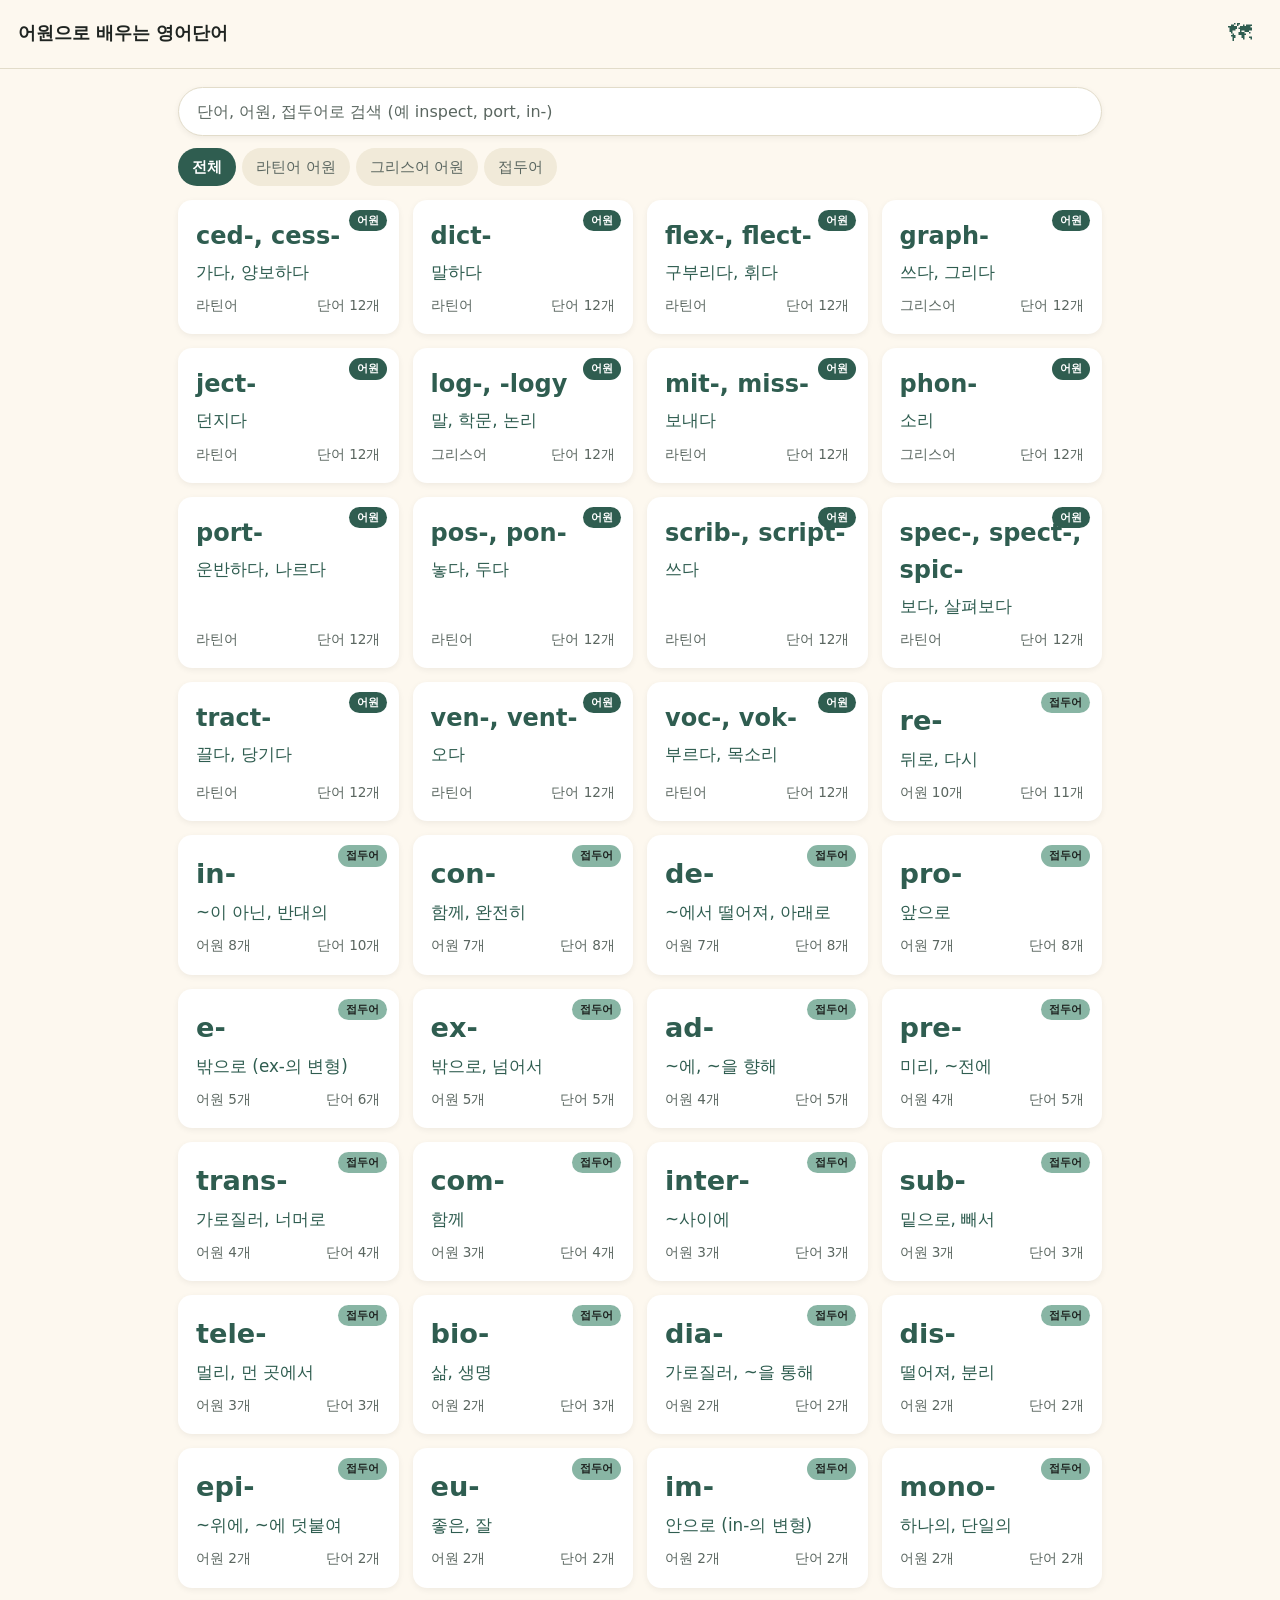
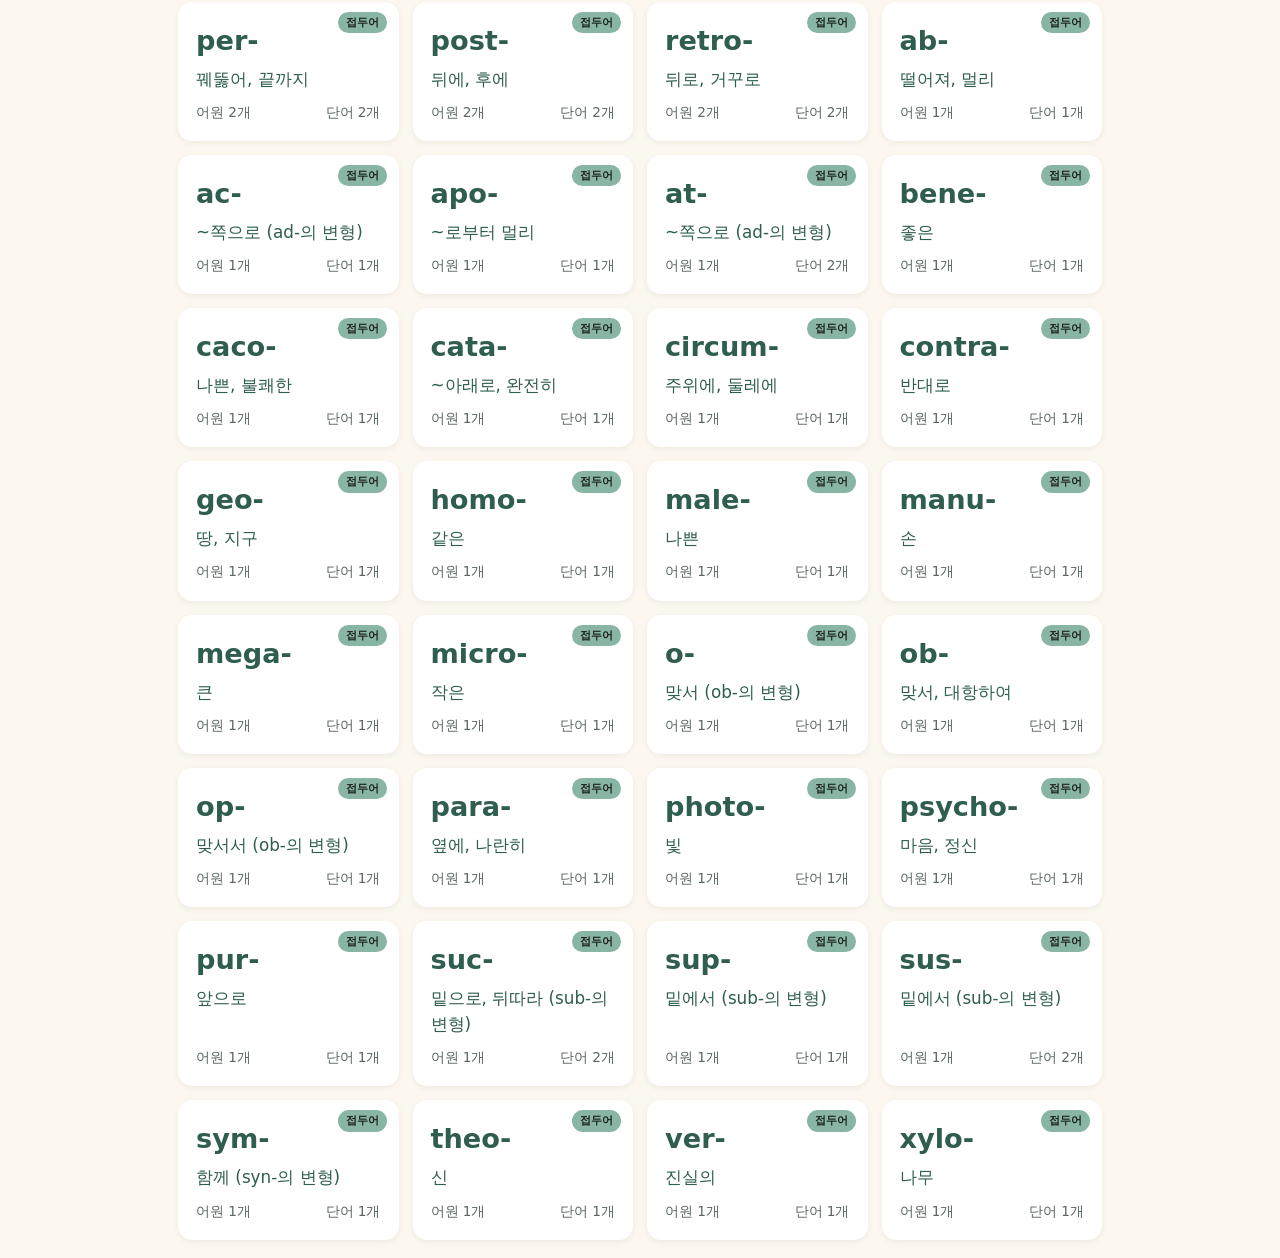
==== index.html @ 7e59c093 "Initial commit — 어원 학습 PWA" ====
<!doctype html>
<!-- ============================================================
     index.html — 어원 학습 PWA 홈
     ------------------------------------------------------------
     상단 검색창 → 단어/어원/접두어 한 번에 검색
     그 아래 필터 칩 → 전체 / 라틴어 / 그리스어 / 접두어
     그리드는 한 화면에 어원 카드와 접두어 카드를 같이 노출
     ============================================================ -->
<html lang="ko">
<head>
  <meta charset="utf-8" />
  <meta name="viewport"
        content="width=device-width, initial-scale=1, viewport-fit=cover" />
  <meta name="theme-color" content="#2f5d50" />
  <title>어원으로 배우는 영어단어</title>

  <link rel="manifest" href="manifest.json" />
  <link rel="apple-touch-icon" href="icons/icon-192.png" />
  <link rel="stylesheet" href="css/style.css" />
</head>
<body>
  <header class="app-header">
    <h1>어원으로 배우는 영어단어</h1>
    <a class="map-link" href="map.html" title="의미 지도 보기">🗺</a>
  </header>

  <main class="container">
    <!-- 검색 — 단어/어원/접두어 어느 것이든 -->
    <div class="search-bar">
      <input id="searchInput" type="search" inputmode="search"
             autocomplete="off" autocapitalize="off" spellcheck="false"
             placeholder="단어, 어원, 접두어로 검색 (예 inspect, port, in-)" />
      <button id="searchClear" type="button" hidden aria-label="지우기">✕</button>
    </div>
    <div id="searchResults" class="search-results" hidden></div>

    <!-- 필터 칩 — 한 화면에 모두 -->
    <div class="filter-chips" id="filterChips" role="tablist">
      <button class="chip active" data-filter="all">전체</button>
      <button class="chip" data-filter="latin">라틴어 어원</button>
      <button class="chip" data-filter="greek">그리스어 어원</button>
      <button class="chip" data-filter="prefix">접두어</button>
    </div>

    <div id="loading" class="loading">불러오는 중…</div>

    <!-- 결과 영역 — 어원 카드와 접두어 카드를 한 그리드에 -->
    <div id="cardArea" class="root-grid"></div>
  </main>

  <script type="module" src="js/app.js"></script>
</body>
</html>
---- css/style.css ----
/* ============================================================
 * style.css — 어원 학습 PWA 전체 스타일
 * ------------------------------------------------------------
 * 디자인 원칙
 *   1) 태블릿 우선 — 손가락 탭 영역 최소 44px
 *   2) 차분한 종이 톤 — 장시간 읽어도 눈이 편하도록
 *   3) 라이브러리 없이 순수 CSS Grid + 카드 토글로 트리 구현
 *   4) 다크 모드 자동 전환 (prefers-color-scheme)
 * ============================================================ */

/* ---------- 색상 토큰과 기본값 ---------- */
:root {
  --bg: #fdf8ef;            /* 종이색 배경 */
  --bg-card: #ffffff;
  --bg-soft: #f1ead9;
  --ink: #1f2421;           /* 본문 글자색 */
  --ink-soft: #5a6660;
  --accent: #2f5d50;        /* 어둡고 차분한 녹색 */
  --accent-soft: #88b5a4;
  --warn: #b45c2e;          /* 반의어 강조 */
  --good: #2f7d59;          /* 유의어 강조 */
  --line: #e2dcca;
  --shadow: 0 2px 6px rgba(0, 0, 0, 0.06);
  --radius: 14px;
  --gap: 14px;
  --font: "Pretendard", "Apple SD Gothic Neo", "Noto Sans KR",
          system-ui, -apple-system, "Segoe UI", sans-serif;
}

/* 다크 모드 — 야간 학습 대응 */
@media (prefers-color-scheme: dark) {
  :root {
    --bg: #1b201d;
    --bg-card: #262b27;
    --bg-soft: #2f3531;
    --ink: #e9ecea;
    --ink-soft: #a6b1ac;
    --accent: #7fc1ad;
    --accent-soft: #3f6157;
    --warn: #e29065;
    --good: #8bd3a8;
    --line: #38403b;
    --shadow: 0 2px 6px rgba(0, 0, 0, 0.4);
  }
}

/* ---------- 리셋 ---------- */
*, *::before, *::after { box-sizing: border-box; }
html, body { margin: 0; padding: 0; }
body {
  font-family: var(--font);
  color: var(--ink);
  background: var(--bg);
  line-height: 1.55;
  -webkit-tap-highlight-color: transparent; /* iOS 탭 시 회색 사각 제거 */
  -webkit-font-smoothing: antialiased;
}
button {
  font-family: inherit;
  cursor: pointer;
  border: none;
  background: none;
  color: inherit;
}
a { color: var(--accent); text-decoration: none; }

/* ---------- 공통 레이아웃 ---------- */
.app-header {
  position: sticky;
  top: 0;
  z-index: 10;
  background: var(--bg);
  border-bottom: 1px solid var(--line);
  padding: 12px 18px;
  display: flex;
  align-items: center;
  gap: 12px;
}
.app-header h1 {
  font-size: 1.1rem;
  margin: 0;
  flex: 1;
}
.app-header .back-btn {
  font-size: 1.6rem;
  width: 44px;
  height: 44px;
  display: inline-flex;
  align-items: center;
  justify-content: center;
  border-radius: 50%;
}
.app-header .back-btn:hover { background: var(--bg-soft); }

.container {
  max-width: 960px;
  margin: 0 auto;
  padding: 18px;
}

/* ---------- 홈 화면 — 어원 카드 그리드 ---------- */
.filter-tabs {
  display: flex;
  gap: 8px;
  flex-wrap: wrap;
  margin-bottom: 18px;
}
.filter-tabs button {
  padding: 8px 14px;
  border-radius: 999px;
  background: var(--bg-soft);
  color: var(--ink-soft);
  font-size: 0.95rem;
  min-height: 40px;
}
.filter-tabs button.active {
  background: var(--accent);
  color: #fff;
}

.root-grid {
  display: grid;
  grid-template-columns: repeat(auto-fill, minmax(220px, 1fr));
  gap: var(--gap);
}
.root-card {
  position: relative;
  background: var(--bg-card);
  border-radius: var(--radius);
  padding: 18px;
  box-shadow: var(--shadow);
  text-align: left;
  min-height: 130px;
  display: flex;
  flex-direction: column;
  justify-content: space-between;
  transition: transform 0.15s ease;
}
.root-card:active { transform: scale(0.97); }
.root-card .root-form {
  font-size: 1.5rem;
  font-weight: 700;
  color: var(--accent);
}
.root-card .root-meaning {
  font-size: 1.05rem;
  margin-top: 4px;
}
.root-card .root-meta {
  font-size: 0.85rem;
  color: var(--ink-soft);
  margin-top: 10px;
  display: flex;
  justify-content: space-between;
}
.root-card.done::after {
  content: "✓";
  position: absolute;
  top: 12px;
  right: 14px;
  width: 26px;
  height: 26px;
  border-radius: 50%;
  background: var(--good);
  color: #fff;
  display: inline-flex;
  align-items: center;
  justify-content: center;
  font-size: 0.95rem;
}

/* ---------- 어원 상세 — 헤더 패널 ---------- */
.root-panel {
  background: var(--bg-card);
  border-radius: var(--radius);
  padding: 22px;
  box-shadow: var(--shadow);
  margin-bottom: 22px;
  border-left: 6px solid var(--accent);
}
.root-panel .form {
  font-size: 2.4rem;
  color: var(--accent);
  font-weight: 700;
  letter-spacing: 0.5px;
}
.root-panel .meaning {
  font-size: 1.3rem;
  margin: 6px 0 14px;
}
.root-panel .origin {
  display: inline-block;
  background: var(--bg-soft);
  color: var(--ink-soft);
  padding: 4px 12px;
  border-radius: 999px;
  font-size: 0.85rem;
  margin-bottom: 14px;
}
.root-panel .story {
  font-size: 1rem;
  color: var(--ink-soft);
  line-height: 1.7;
}

/* ---------- 트리 — 접두어 섹션 ---------- */
.prefix-section {
  margin-bottom: 22px;
  position: relative;
  padding-left: 18px;
}
/* 좌측 트리 막대 — 시각적 연결감 */
.prefix-section::before {
  content: "";
  position: absolute;
  top: 8px;
  bottom: 8px;
  left: 4px;
  width: 4px;
  background: var(--accent-soft);
  border-radius: 2px;
  opacity: 0.5;
}
.prefix-header {
  display: flex;
  align-items: baseline;
  gap: 10px;
  margin-bottom: 12px;
}
.prefix-header .prefix {
  font-size: 1.4rem;
  font-weight: 700;
  color: var(--accent);
}
.prefix-header .prefix-meaning {
  font-size: 0.95rem;
  color: var(--ink-soft);
}

/* ---------- 단어 카드 ---------- */
.word-grid {
  display: grid;
  grid-template-columns: repeat(auto-fill, minmax(260px, 1fr));
  gap: var(--gap);
}
.word-card {
  background: var(--bg-card);
  border-radius: var(--radius);
  box-shadow: var(--shadow);
  overflow: hidden;
  transition: box-shadow 0.2s ease;
}
.word-card[aria-expanded="true"] {
  box-shadow: 0 4px 14px rgba(0, 0, 0, 0.12);
}
.word-head {
  width: 100%;
  text-align: left;
  padding: 14px 16px;
  display: flex;
  align-items: center;
  gap: 10px;
  min-height: 56px;
}
.word-head:hover { background: var(--bg-soft); }
.word-head .word {
  font-size: 1.25rem;
  font-weight: 600;
  flex: 1;
}
.word-head .ipa {
  font-size: 0.85rem;
  color: var(--ink-soft);
  margin-left: 6px;
}
.word-head .chevron {
  transition: transform 0.2s ease;
  color: var(--ink-soft);
}
.word-card[aria-expanded="true"] .chevron {
  transform: rotate(180deg);
}

.word-body {
  display: none;
  padding: 0 16px 16px;
  border-top: 1px solid var(--line);
}
.word-card[aria-expanded="true"] .word-body {
  display: block;
}
.word-body .pos {
  display: inline-block;
  font-size: 0.75rem;
  background: var(--accent);
  color: #fff;
  padding: 2px 8px;
  border-radius: 6px;
  margin: 12px 0 6px;
}
.word-body .meaning {
  font-size: 1rem;
  margin-bottom: 12px;
}
.word-body .example {
  background: var(--bg-soft);
  border-radius: 10px;
  padding: 10px 12px;
  margin-bottom: 12px;
  font-size: 0.95rem;
}
.word-body .example .ko {
  display: block;
  color: var(--ink-soft);
  font-size: 0.9rem;
  margin-top: 4px;
}
.word-body .related {
  display: grid;
  gap: 6px;
  font-size: 0.92rem;
}
.word-body .related .label {
  font-weight: 600;
  margin-right: 6px;
}
.word-body .syn .label { color: var(--good); display: block; margin-bottom: 6px; }
.word-body .ant .label { color: var(--warn); display: block; margin-bottom: 6px; }

/* ---------- 유의어/반의어 칩 + 인라인 펼침 ---------- */
.related-chips {
  display: flex;
  flex-wrap: wrap;
  gap: 6px;
}
.related-chip {
  display: inline-flex;
  align-items: center;
  padding: 6px 12px;
  background: var(--bg-soft);
  color: var(--ink);
  border: 1px solid transparent;
  border-radius: 999px;
  font-size: 0.92rem;
  font-family: inherit;
  cursor: pointer;
  min-height: 34px;
  line-height: 1.2;
  transition: background 0.15s ease, border-color 0.15s ease;
  position: relative;
}
.related-chip:hover {
  background: var(--bg-card);
  border-color: var(--accent-soft);
}
.syn-chip.open { background: var(--good); color: #fff; border-color: var(--good); }
.ant-chip.open { background: var(--warn); color: #fff; border-color: var(--warn); }

/* 펼침 — 칩 바로 아래에 풀폭 카드로 추가됨 */
.related-detail {
  flex-basis: 100%;
  margin-top: 6px;
  margin-bottom: 6px;
  background: var(--bg-card);
  border: 1px solid var(--line);
  border-radius: 10px;
  padding: 10px 14px;
  animation: rd-pop 0.15s ease-out;
}
@keyframes rd-pop {
  from { opacity: 0; transform: translateY(-4px); }
  to   { opacity: 1; transform: translateY(0); }
}
.rd-head {
  display: flex;
  align-items: center;
  gap: 8px;
  flex-wrap: wrap;
}
.rd-word {
  font-weight: 600;
  font-size: 1rem;
  color: var(--accent);
}
.rd-ipa {
  font-size: 0.85rem;
  color: var(--ink-soft);
}
.rd-tts {
  margin-left: auto;
  background: var(--bg-soft);
  width: 32px; height: 32px;
  border-radius: 50%;
  display: inline-flex;
  align-items: center;
  justify-content: center;
  cursor: pointer;
  font-size: 0.9rem;
  border: none;
  font-family: inherit;
}
.rd-tts:hover { background: var(--accent); color: #fff; }
.rd-meaning {
  margin-top: 6px;
  font-size: 0.95rem;
  line-height: 1.45;
}
.rd-loading, .rd-empty {
  margin-top: 4px;
  color: var(--ink-soft);
  font-size: 0.9rem;
  font-style: italic;
}
.rd-rootlink {
  display: inline-block;
  margin-top: 8px;
  font-size: 0.85rem;
  padding: 4px 10px;
  background: var(--bg-soft);
  border-radius: 999px;
  text-decoration: none;
  color: var(--accent);
}
.rd-rootlink:hover { background: var(--accent); color: #fff; }

/* ---------- PC 마우스 호버 풍선 (보조) ----------
 * 터치 기기에선 :hover가 의도치 않게 발동하니
 * 마우스 가능한 기기에서만 노출. */
@media (hover: hover) and (pointer: fine) {
  .related-chip[data-meaning]:hover::after {
    content: attr(data-meaning);
    position: absolute;
    bottom: calc(100% + 8px);
    left: 50%;
    transform: translateX(-50%);
    background: var(--ink);
    color: var(--bg);
    padding: 6px 10px;
    border-radius: 8px;
    font-size: 0.85rem;
    white-space: nowrap;
    max-width: 280px;
    overflow: hidden;
    text-overflow: ellipsis;
    pointer-events: none;
    z-index: 20;
  }
  .related-chip[data-meaning]:hover::before {
    content: "";
    position: absolute;
    bottom: 100%;
    left: 50%;
    transform: translateX(-50%);
    border: 5px solid transparent;
    border-top-color: var(--ink);
    z-index: 20;
  }
}

.tts-btn {
  width: 40px;
  height: 40px;
  border-radius: 50%;
  background: var(--bg-soft);
  display: inline-flex;
  align-items: center;
  justify-content: center;
  font-size: 1.1rem;
}
.tts-btn:hover { background: var(--accent); color: #fff; }

/* ---------- 하단 학습 도구 ---------- */
.root-footer {
  margin-top: 30px;
  display: flex;
  gap: 12px;
  flex-wrap: wrap;
  justify-content: space-between;
  padding-bottom: 30px;
}
.root-footer button {
  padding: 14px 22px;
  border-radius: var(--radius);
  background: var(--accent);
  color: #fff;
  font-size: 1rem;
  min-height: 52px;
  flex: 1;
  min-width: 140px;
}
.root-footer button.secondary {
  background: var(--bg-soft);
  color: var(--ink);
}
.root-footer button.done-state {
  background: var(--good);
}

/* ---------- 빈 상태 / 로딩 ---------- */
.loading, .empty {
  text-align: center;
  padding: 40px 20px;
  color: var(--ink-soft);
}

/* ---------- 모드 탭 (어원 / 접두어) ---------- */
.mode-tabs {
  display: flex;
  gap: 4px;
  background: var(--bg-soft);
  padding: 4px;
  border-radius: 999px;
  margin-bottom: 12px;
  width: fit-content;
}
.mode-tabs button {
  padding: 8px 18px;
  border-radius: 999px;
  font-size: 0.95rem;
  font-weight: 600;
  color: var(--ink-soft);
  min-height: 40px;
}
.mode-tabs button.active {
  background: var(--bg-card);
  color: var(--accent);
  box-shadow: var(--shadow);
}

/* ---------- 헤더 우측 지도 버튼 ---------- */
.app-header .map-link {
  font-size: 1.5rem;
  width: 44px;
  height: 44px;
  display: inline-flex;
  align-items: center;
  justify-content: center;
  border-radius: 50%;
  text-decoration: none;
}
.app-header .map-link:hover { background: var(--bg-soft); }

/* ---------- 접두어 카드 (홈) ---------- */
.prefix-card .root-form { font-size: 1.7rem; }

/* ---------- 접두어 상세 — 단어 칩 ---------- */
.prefix-word-list {
  display: flex;
  flex-wrap: wrap;
  gap: 8px;
}
.prefix-word-chip {
  display: inline-block;
  padding: 8px 14px;
  background: var(--bg-card);
  border-radius: 999px;
  font-size: 1rem;
  font-weight: 500;
  color: var(--ink);
  box-shadow: var(--shadow);
  min-height: 40px;
  line-height: 1.4;
  text-decoration: none;
  transition: transform 0.1s ease;
}
.prefix-word-chip:active { transform: scale(0.95); }
.prefix-word-chip:hover {
  background: var(--accent);
  color: #fff;
}

/* ---------- 의미 지도 ---------- */
:root {
  --cluster-0: #2f5d50;   /* 차분한 녹색 */
  --cluster-1: #b45c2e;   /* 따뜻한 주황 */
  --cluster-2: #4a6fa5;   /* 차분한 파랑 */
  --cluster-3: #8a5a83;   /* 부드러운 자주 */
  --cluster-4: #6b8e23;   /* 올리브 */
  --cluster-5: #c19a3e;   /* 머스타드 */
  --cluster-6: #5a8c8c;   /* 청록 */
  --cluster-7: #a04a4a;   /* 와인 */
  --cluster-8: #6e6960;   /* 따뜻한 회색 */
  --cluster-9: #4e7a6c;   /* 짙은 청록 */
}
.map-intro {
  font-size: 0.95rem;
  color: var(--ink-soft);
  margin: 0 0 18px;
}
.cluster-section {
  margin-bottom: 26px;
  padding: 16px;
  border-radius: var(--radius);
  background: var(--bg-card);
  border-left: 6px solid var(--cluster-color, var(--accent));
  box-shadow: var(--shadow);
}
.cluster-header {
  display: flex;
  align-items: center;
  gap: 10px;
  margin-bottom: 12px;
}
.cluster-dot {
  width: 12px;
  height: 12px;
  border-radius: 50%;
  background: var(--cluster-color, var(--accent));
}
.cluster-title {
  font-size: 1.1rem;
  margin: 0;
  flex: 1;
}
.cluster-count {
  font-size: 0.85rem;
  color: var(--ink-soft);
}
.map-grid {
  display: grid;
  grid-template-columns: repeat(auto-fill, minmax(150px, 1fr));
  gap: 10px;
}
.map-card {
  background: var(--bg-soft);
  border-radius: 10px;
  padding: 12px 14px;
  text-decoration: none;
  color: inherit;
  border-top: 3px solid var(--cluster-color, var(--accent));
  min-height: 90px;
  display: flex;
  flex-direction: column;
  justify-content: space-between;
  transition: transform 0.1s ease;
}
.map-card:active { transform: scale(0.97); }
.map-card-form {
  font-size: 1.1rem;
  font-weight: 700;
  color: var(--cluster-color, var(--accent));
}
.map-card-meaning {
  font-size: 0.9rem;
  margin-top: 4px;
}
.map-card-meta {
  font-size: 0.75rem;
  color: var(--ink-soft);
  margin-top: 6px;
}

/* ---------- 검색창 ---------- */
.search-bar {
  position: relative;
  margin-bottom: 12px;
}
.search-bar input {
  width: 100%;
  font-family: inherit;
  font-size: 1rem;
  padding: 14px 44px 14px 18px;
  border: 1px solid var(--line);
  background: var(--bg-card);
  color: var(--ink);
  border-radius: 999px;
  box-shadow: var(--shadow);
  outline: none;
  min-height: 48px;
  -webkit-appearance: none;
}
.search-bar input:focus {
  border-color: var(--accent);
  box-shadow: 0 0 0 3px rgba(47, 93, 80, 0.18);
}
.search-bar input::placeholder { color: var(--ink-soft); }
#searchClear {
  position: absolute;
  right: 6px; top: 6px;
  width: 36px; height: 36px;
  border-radius: 50%;
  background: var(--bg-soft);
  color: var(--ink-soft);
  font-size: 1rem;
}
#searchClear:hover { background: var(--accent); color: #fff; }

.search-results {
  margin-bottom: 18px;
}
.search-section-title {
  font-size: 0.85rem;
  color: var(--ink-soft);
  font-weight: 600;
  margin: 16px 0 8px;
  text-transform: uppercase;
  letter-spacing: 0.5px;
}
.search-word-list {
  display: grid;
  gap: 6px;
}
.search-word-item {
  display: grid;
  grid-template-columns: minmax(120px, auto) 1fr auto;
  align-items: center;
  gap: 12px;
  padding: 10px 14px;
  background: var(--bg-card);
  border-radius: 10px;
  text-decoration: none;
  color: var(--ink);
  min-height: 48px;
  box-shadow: var(--shadow);
}
.search-word-item:hover { background: var(--bg-soft); }
.search-word { font-weight: 600; font-size: 1rem; display: inline-flex; align-items: center; gap: 6px; }
.search-ipa { font-size: 0.8rem; color: var(--ink-soft); font-weight: 400; }
.related-result.no-link { cursor: default; }
.related-result.no-link:hover { background: var(--bg-card); }
.search-word-meaning { color: var(--ink-soft); font-size: 0.95rem; }
.search-word-root {
  font-size: 0.8rem;
  background: var(--bg-soft);
  padding: 3px 10px;
  border-radius: 999px;
  color: var(--accent);
  font-weight: 600;
}
.search-mini-grid {
  display: grid;
  grid-template-columns: repeat(auto-fill, minmax(160px, 1fr));
  gap: 8px;
}
.search-mini-card {
  display: flex;
  flex-direction: column;
  gap: 2px;
  padding: 10px 14px;
  background: var(--bg-card);
  border-radius: 10px;
  text-decoration: none;
  color: var(--ink);
  min-height: 56px;
  box-shadow: var(--shadow);
}
.search-mini-card .root-form { font-size: 1.05rem; font-weight: 700; color: var(--accent); }
.search-mini-card .root-meaning { font-size: 0.85rem; color: var(--ink-soft); }

/* ---------- 필터 칩 ---------- */
.filter-chips {
  display: flex;
  gap: 6px;
  flex-wrap: wrap;
  margin-bottom: 14px;
}
.filter-chips .chip {
  padding: 8px 14px;
  border-radius: 999px;
  background: var(--bg-soft);
  color: var(--ink-soft);
  font-size: 0.92rem;
  min-height: 38px;
  font-weight: 500;
}
.filter-chips .chip.active {
  background: var(--accent);
  color: #fff;
  font-weight: 600;
}

/* ---------- 카드 상단 태그 (어원/접두어 구분) ---------- */
.root-card { position: relative; }
.card-tag {
  position: absolute;
  top: 10px;
  right: 12px;
  font-size: 0.7rem;
  padding: 2px 8px;
  border-radius: 999px;
  font-weight: 600;
  color: #fff;
}
.root-tag { background: var(--accent); }
.prefix-tag { background: var(--accent-soft); color: var(--ink); }

/* ---------- 헤더 우측 지도 버튼 ---------- */
.app-header .map-link {
  font-size: 1.5rem;
  width: 44px;
  height: 44px;
  display: inline-flex;
  align-items: center;
  justify-content: center;
  border-radius: 50%;
  text-decoration: none;
}
.app-header .map-link:hover { background: var(--bg-soft); }

/* ---------- 접두어 카드 (홈) ---------- */
.prefix-card .root-form { font-size: 1.7rem; }

/* ---------- 접두어 상세 — 단어 칩 ---------- */
.prefix-word-list {
  display: flex;
  flex-wrap: wrap;
  gap: 8px;
}
.prefix-word-chip {
  display: inline-block;
  padding: 8px 14px;
  background: var(--bg-card);
  border-radius: 999px;
  font-size: 1rem;
  font-weight: 500;
  color: var(--ink);
  box-shadow: var(--shadow);
  min-height: 40px;
  line-height: 1.4;
  text-decoration: none;
  transition: transform 0.1s ease;
}
.prefix-word-chip:active { transform: scale(0.95); }
.prefix-word-chip:hover {
  background: var(--accent);
  color: #fff;
}

/* ---------- 단어 카드 상태 (✓ ✗) ---------- */
.word-status {
  display: inline-flex;
  align-items: center;
  justify-content: center;
  width: 22px; height: 22px;
  border-radius: 50%;
  font-size: 0.85rem;
  font-weight: 700;
  flex-shrink: 0;
}
.word-status.good { background: var(--good); color: #fff; }
.word-status.bad  { background: var(--warn); color: #fff; }
.word-status.none { background: transparent; color: var(--ink-soft); opacity: 0.5; }
.word-card.status-passed { border-left: 4px solid var(--good); }
.word-card.status-failed { border-left: 4px solid var(--warn); }
.search-word .mark { width: 18px; height: 18px; font-size: 0.75rem; border-radius: 50%; display: inline-flex; align-items: center; justify-content: center; }
.search-word .mark.good { background: var(--good); color: #fff; }
.search-word .mark.bad  { background: var(--warn); color: #fff; }

/* ---------- 어원 페이지 푸터 (퀴즈 버튼 + 이전/다음) ---------- */
.footer-row {
  display: flex;
  gap: 10px;
  flex-wrap: wrap;
  margin-bottom: 10px;
}
.footer-row + .footer-row { margin-bottom: 0; }
.quiz-btn {
  display: inline-flex;
  align-items: center;
  justify-content: center;
  gap: 12px;
  width: 100%;
  padding: 16px 20px;
  border-radius: var(--radius);
  background: var(--accent);
  color: #fff;
  font-size: 1.05rem;
  font-weight: 600;
  text-decoration: none;
  min-height: 56px;
  box-shadow: var(--shadow);
}
.quiz-btn:hover { filter: brightness(1.05); }
.quiz-btn.secondary {
  background: var(--bg-soft);
  color: var(--ink);
}
.quiz-progress {
  font-size: 0.85rem;
  background: rgba(255,255,255,0.2);
  padding: 3px 10px;
  border-radius: 999px;
}

/* ---------- 퀴즈 페이지 ---------- */
.quiz-container { max-width: 640px; }
.quiz-progress-bar {
  position: relative;
  height: 8px;
  background: var(--bg-soft);
  border-radius: 999px;
  margin-bottom: 24px;
  overflow: hidden;
}
.quiz-progress-fill {
  height: 100%;
  background: var(--accent);
  border-radius: 999px;
  transition: width 0.25s ease;
}
.quiz-progress-text {
  position: absolute;
  right: 0;
  top: 14px;
  font-size: 0.85rem;
  color: var(--ink-soft);
}
.quiz-question {
  background: var(--bg-card);
  border-radius: var(--radius);
  padding: 36px 24px;
  text-align: center;
  box-shadow: var(--shadow);
  margin-bottom: 18px;
}
.quiz-word {
  font-size: 2.4rem;
  font-weight: 700;
  color: var(--accent);
  letter-spacing: 0.5px;
}
.quiz-ipa {
  font-size: 1rem;
  color: var(--ink-soft);
  margin-top: 6px;
}
.quiz-prompt {
  font-size: 0.95rem;
  color: var(--ink-soft);
  margin-top: 16px;
}
.quiz-choices {
  display: grid;
  gap: 10px;
}
.quiz-choice {
  display: flex;
  align-items: center;
  gap: 14px;
  width: 100%;
  padding: 16px 18px;
  background: var(--bg-card);
  border: 2px solid var(--bg-card);
  border-radius: var(--radius);
  font-size: 1rem;
  text-align: left;
  min-height: 60px;
  box-shadow: var(--shadow);
  transition: transform 0.1s ease, border-color 0.15s ease;
}
.quiz-choice:hover:not(:disabled) {
  border-color: var(--accent-soft);
}
.quiz-choice:active:not(:disabled) { transform: scale(0.98); }
.quiz-choice .choice-num {
  display: inline-flex;
  align-items: center;
  justify-content: center;
  width: 32px; height: 32px;
  border-radius: 50%;
  background: var(--bg-soft);
  color: var(--accent);
  font-weight: 600;
  flex-shrink: 0;
}
.quiz-choice .choice-text { flex: 1; line-height: 1.4; }
.quiz-choice.correct {
  border-color: var(--good);
  background: rgba(47, 125, 89, 0.1);
}
.quiz-choice.correct .choice-num { background: var(--good); color: #fff; }
.quiz-choice.wrong {
  border-color: var(--warn);
  background: rgba(180, 92, 46, 0.1);
}
.quiz-choice.wrong .choice-num { background: var(--warn); color: #fff; }

.quiz-feedback {
  margin-top: 18px;
  padding: 14px 18px;
  border-radius: var(--radius);
  font-size: 1rem;
  display: flex;
  align-items: center;
  gap: 10px;
}
.quiz-feedback.good { background: rgba(47, 125, 89, 0.12); color: var(--good); }
.quiz-feedback.bad  { background: rgba(180, 92, 46, 0.12); color: var(--warn); }
.quiz-feedback .feedback-mark { font-size: 1.3rem; font-weight: 700; }

.quiz-next-btn {
  margin-top: 18px;
  width: 100%;
  padding: 16px;
  background: var(--accent);
  color: #fff;
  font-size: 1.05rem;
  font-weight: 600;
  border-radius: var(--radius);
  min-height: 56px;
}

/* ---------- 퀴즈 결과 화면 ---------- */
.quiz-result {
  background: var(--bg-card);
  border-radius: var(--radius);
  padding: 28px 24px;
  box-shadow: var(--shadow);
}
.result-score {
  text-align: center;
  padding-bottom: 18px;
  border-bottom: 1px solid var(--line);
  margin-bottom: 18px;
}
.score-big {
  font-size: 3rem;
  font-weight: 700;
  color: var(--accent);
  line-height: 1;
}
.score-rate {
  font-size: 1rem;
  color: var(--ink-soft);
  margin-top: 8px;
}
.result-section h3 {
  font-size: 1rem;
  margin: 0 0 12px;
  color: var(--warn);
}
.result-section.perfect {
  text-align: center;
  font-size: 1.1rem;
  color: var(--good);
  padding: 12px;
}
.result-wrong-list {
  list-style: none;
  padding: 0;
  margin: 0;
  display: grid;
  gap: 8px;
}
.result-wrong-list li {
  background: var(--bg-soft);
  padding: 10px 14px;
  border-radius: 10px;
  font-size: 0.95rem;
}
.result-actions {
  display: flex;
  gap: 10px;
  margin-top: 22px;
  flex-wrap: wrap;
}
.result-actions .quiz-btn { flex: 1; }

/* ---------- 의미 지도 ---------- */
:root {
  --cluster-0: #2f5d50;   /* 차분한 녹색 */
  --cluster-1: #b45c2e;   /* 따뜻한 주황 */
  --cluster-2: #4a6fa5;   /* 차분한 파랑 */
  --cluster-3: #8a5a83;   /* 부드러운 자주 */
  --cluster-4: #6b8e23;   /* 올리브 */
  --cluster-5: #c19a3e;   /* 머스타드 */
  --cluster-6: #5a8c8c;   /* 청록 */
  --cluster-7: #a04a4a;   /* 와인 */
  --cluster-8: #6e6960;   /* 따뜻한 회색 */
  --cluster-9: #4e7a6c;   /* 짙은 청록 */
}
.map-intro {
  font-size: 0.95rem;
  color: var(--ink-soft);
  margin: 0 0 18px;
}
.cluster-section {
  margin-bottom: 26px;
  padding: 16px;
  border-radius: var(--radius);
  background: var(--bg-card);
  border-left: 6px solid var(--cluster-color, var(--accent));
  box-shadow: var(--shadow);
}
.cluster-header {
  display: flex;
  align-items: center;
  gap: 10px;
  margin-bottom: 12px;
}
.cluster-dot {
  width: 12px;
  height: 12px;
  border-radius: 50%;
  background: var(--cluster-color, var(--accent));
}
.cluster-title {
  font-size: 1.1rem;
  margin: 0;
  flex: 1;
}
.cluster-count {
  font-size: 0.85rem;
  color: var(--ink-soft);
}
.map-grid {
  display: grid;
  grid-template-columns: repeat(auto-fill, minmax(150px, 1fr));
  gap: 10px;
}
.map-card {
  background: var(--bg-soft);
  border-radius: 10px;
  padding: 12px 14px;
  text-decoration: none;
  color: inherit;
  border-top: 3px solid var(--cluster-color, var(--accent));
  min-height: 90px;
  display: flex;
  flex-direction: column;
  justify-content: space-between;
  transition: transform 0.1s ease;
}
.map-card:active { transform: scale(0.97); }
.map-card-form {
  font-size: 1.1rem;
  font-weight: 700;
  color: var(--cluster-color, var(--accent));
}
.map-card-meaning {
  font-size: 0.9rem;
  margin-top: 4px;
}
.map-card-meta {
  font-size: 0.75rem;
  color: var(--ink-soft);
  margin-top: 6px;
}

/* ---------- 작은 화면 대응 ---------- */
@media (max-width: 480px) {
  .container { padding: 12px; }
  .root-panel { padding: 18px; }
  .root-panel .form { font-size: 2rem; }
  .word-grid { grid-template-columns: 1fr; }
}
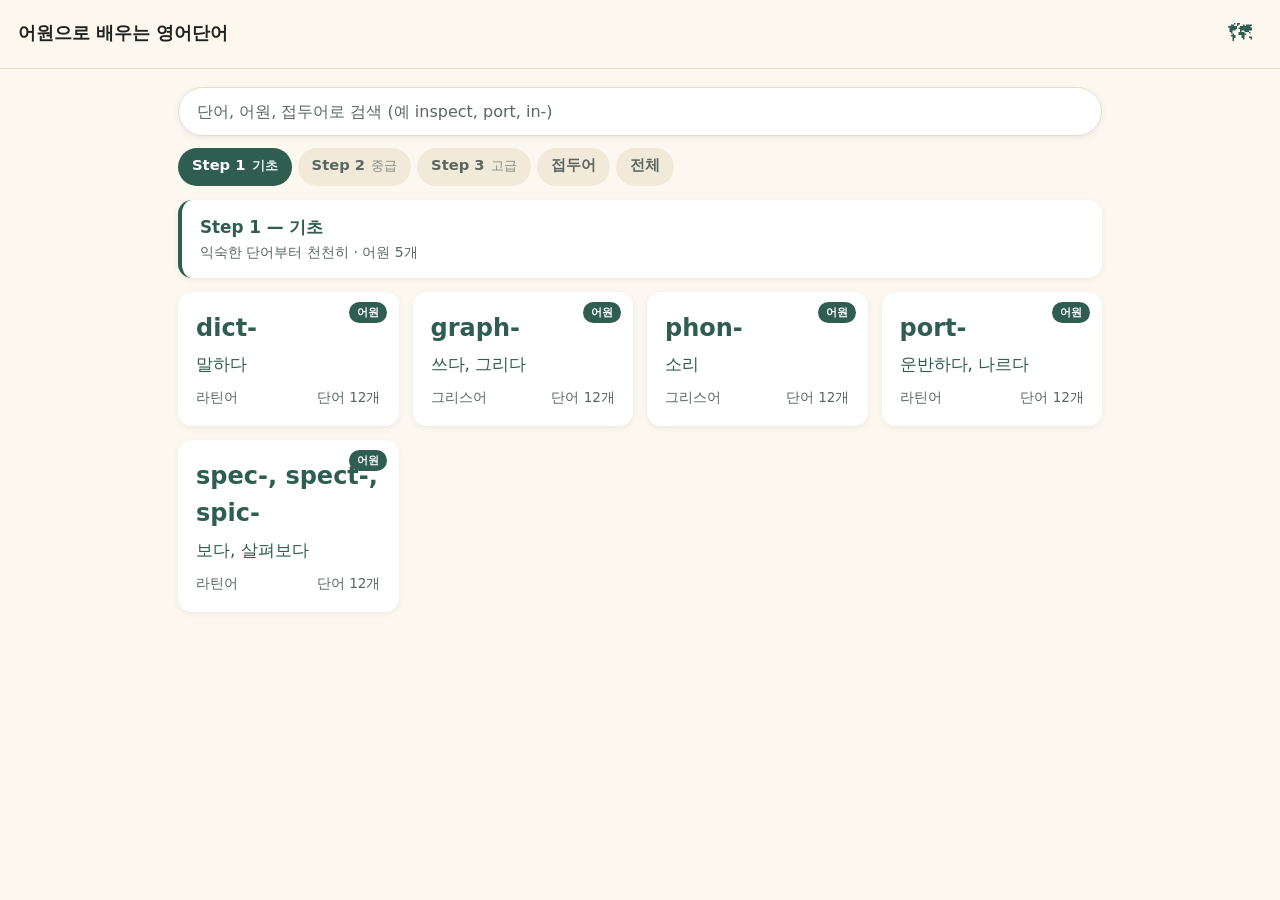
==== commit 8db54466: "홈을 Step 1/2/3 학습 단계로 분리 + 단어 보충 - 어원 15개를 난이도별 3그룹으로 분류 (각 5개)   Step 1 기초 — port, dict, spec, graph" ====
--- a/index.html
+++ b/index.html
@@ -34,18 +34,32 @@
     </div>
     <div id="searchResults" class="search-results" hidden></div>
 
-    <!-- 필터 칩 — 한 화면에 모두 -->
+    <!-- 필터 칩 — 학습 수준별로 나누어 한 번에 부담 없이 -->
     <div class="filter-chips" id="filterChips" role="tablist">
-      <button class="chip active" data-filter="all">전체</button>
-      <button class="chip" data-filter="latin">라틴어 어원</button>
-      <button class="chip" data-filter="greek">그리스어 어원</button>
-      <button class="chip" data-filter="prefix">접두어</button>
+      <button class="chip active" data-filter="step1">
+        <span class="chip-step">Step 1</span>
+        <span class="chip-sub">기초</span>
+      </button>
+      <button class="chip" data-filter="step2">
+        <span class="chip-step">Step 2</span>
+        <span class="chip-sub">중급</span>
+      </button>
+      <button class="chip" data-filter="step3">
+        <span class="chip-step">Step 3</span>
+        <span class="chip-sub">고급</span>
+      </button>
+      <button class="chip" data-filter="prefix">
+        <span class="chip-step">접두어</span>
+      </button>
+      <button class="chip" data-filter="all">
+        <span class="chip-step">전체</span>
+      </button>
     </div>
 
     <div id="loading" class="loading">불러오는 중…</div>
 
-    <!-- 결과 영역 — 어원 카드와 접두어 카드를 한 그리드에 -->
-    <div id="cardArea" class="root-grid"></div>
+    <!-- 결과 영역 — 스텝별 섹션 또는 한 그리드 -->
+    <div id="cardArea"></div>
   </main>
 
   <script type="module" src="js/app.js"></script>
--- a/css/style.css
+++ b/css/style.css
@@ -768,6 +768,76 @@
   color: #fff;
   font-weight: 600;
 }
+.filter-chips .chip {
+  display: inline-flex;
+  align-items: baseline;
+  gap: 6px;
+}
+.filter-chips .chip-step { font-weight: 600; }
+.filter-chips .chip-sub {
+  font-size: 0.8rem;
+  opacity: 0.7;
+}
+.filter-chips .chip.active .chip-sub { opacity: 0.9; }
+
+/* ---------- 스텝 배너 (한 스텝만 보기 시 상단 헤더) ---------- */
+.step-banner {
+  background: var(--bg-card);
+  border-radius: var(--radius);
+  padding: 14px 18px;
+  margin-bottom: 14px;
+  border-left: 4px solid var(--accent);
+  box-shadow: var(--shadow);
+}
+.step-banner-title {
+  font-size: 1.05rem;
+  font-weight: 700;
+  color: var(--accent);
+}
+.step-banner-desc {
+  font-size: 0.88rem;
+  color: var(--ink-soft);
+  margin-top: 2px;
+}
+.step-banner.prefix-banner { border-left-color: var(--accent-soft); }
+
+/* ---------- 전체 보기 — 스텝별 섹션 헤더 ---------- */
+.step-section { margin-bottom: 22px; }
+.step-header {
+  display: flex;
+  align-items: baseline;
+  gap: 12px;
+  flex-wrap: wrap;
+  margin-bottom: 10px;
+  padding-bottom: 8px;
+  border-bottom: 2px solid var(--line);
+}
+.step-title { display: flex; align-items: baseline; gap: 8px; }
+.step-label {
+  font-size: 1.1rem;
+  font-weight: 700;
+  color: var(--accent);
+}
+.step-sub {
+  font-size: 0.85rem;
+  background: var(--bg-soft);
+  color: var(--accent);
+  padding: 2px 10px;
+  border-radius: 999px;
+  font-weight: 600;
+}
+.step-desc {
+  font-size: 0.85rem;
+  color: var(--ink-soft);
+}
+/* 스텝별 살짝 다른 색 — 시각적 단계감 */
+.step-section.step-1 .step-label,
+.step-section.step-1 .step-sub { color: #2f7d59; }
+.step-section.step-2 .step-label,
+.step-section.step-2 .step-sub { color: #b45c2e; }
+.step-section.step-3 .step-label,
+.step-section.step-3 .step-sub { color: #4a6fa5; }
+.step-section.step-prefix .step-label { color: var(--accent-soft); }
 
 /* ---------- 카드 상단 태그 (어원/접두어 구분) ---------- */
 .root-card { position: relative; }
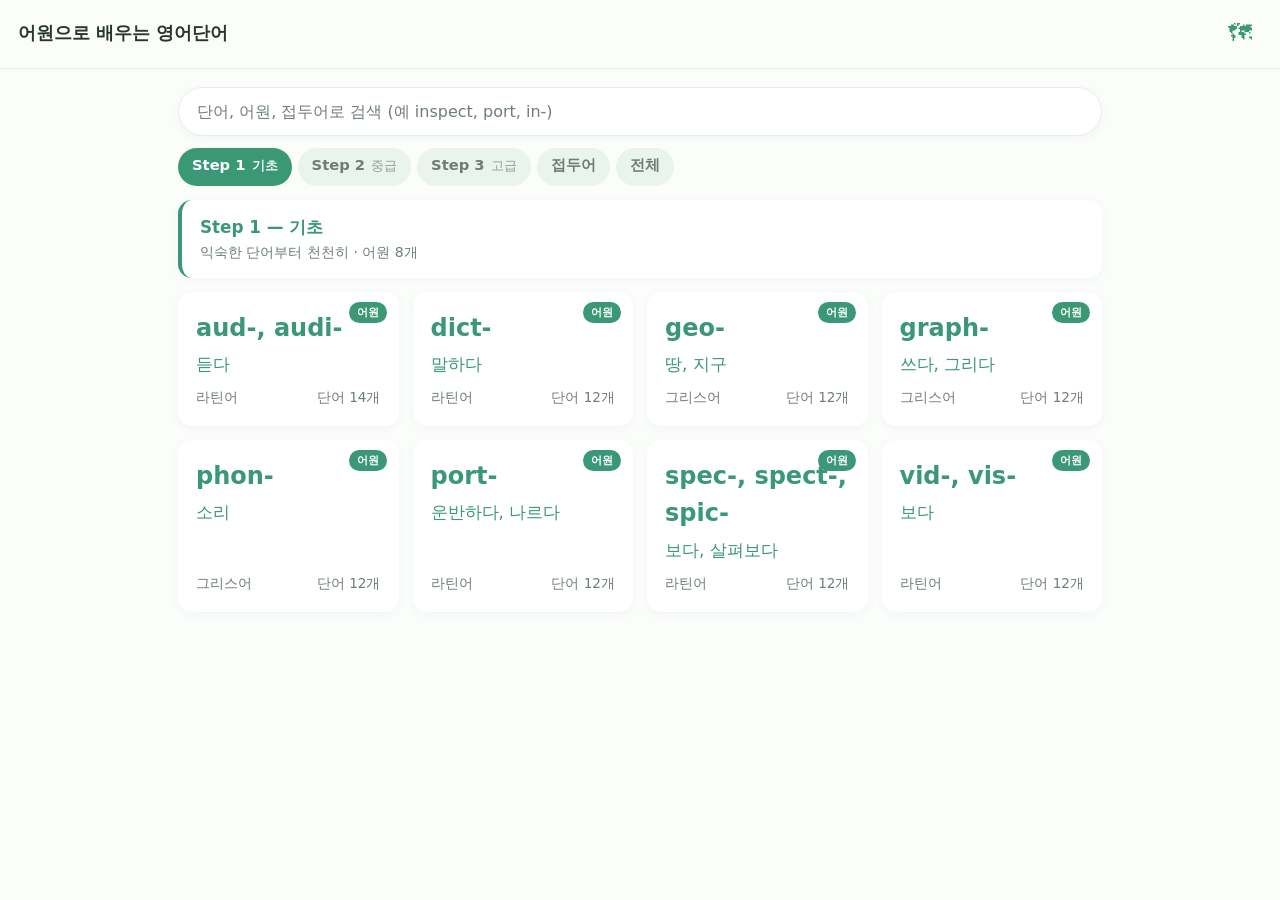
==== commit 77b9781f: "어원 8개 추가 노출 + GUI 밝은 톤으로 개편 검증 통과 어원 노출 (15 → 23)   Step 1 추가 — vid, aud, geo   Step 2 추가 — sci, the" ====
--- a/index.html
+++ b/index.html
@@ -11,7 +11,7 @@
   <meta charset="utf-8" />
   <meta name="viewport"
         content="width=device-width, initial-scale=1, viewport-fit=cover" />
-  <meta name="theme-color" content="#2f5d50" />
+  <meta name="theme-color" content="#3a9876" />
   <title>어원으로 배우는 영어단어</title>
 
   <link rel="manifest" href="manifest.json" />
--- a/css/style.css
+++ b/css/style.css
@@ -10,17 +10,17 @@
 
 /* ---------- 색상 토큰과 기본값 ---------- */
 :root {
-  --bg: #fdf8ef;            /* 종이색 배경 */
+  --bg: #fbfdfb;            /* 거의 흰색 — 시원하고 밝게 */
   --bg-card: #ffffff;
-  --bg-soft: #f1ead9;
-  --ink: #1f2421;           /* 본문 글자색 */
-  --ink-soft: #5a6660;
-  --accent: #2f5d50;        /* 어둡고 차분한 녹색 */
-  --accent-soft: #88b5a4;
-  --warn: #b45c2e;          /* 반의어 강조 */
-  --good: #2f7d59;          /* 유의어 강조 */
-  --line: #e2dcca;
-  --shadow: 0 2px 6px rgba(0, 0, 0, 0.06);
+  --bg-soft: #eaf3ee;       /* 옅은 민트 — 부드럽고 명도 ↑ */
+  --ink: #2a3530;           /* 까맣지 않은 진한 회녹 */
+  --ink-soft: #6f7d77;
+  --accent: #3a9876;        /* 밝은 풀잎녹 */
+  --accent-soft: #a8d8c5;
+  --warn: #d97a44;          /* 따뜻한 주황 */
+  --good: #3fa275;          /* 밝은 녹색 */
+  --line: #e6eee9;
+  --shadow: 0 2px 8px rgba(60, 90, 80, 0.05);
   --radius: 14px;
   --gap: 14px;
   --font: "Pretendard", "Apple SD Gothic Neo", "Noto Sans KR",
@@ -571,16 +571,16 @@
 
 /* ---------- 의미 지도 ---------- */
 :root {
-  --cluster-0: #2f5d50;   /* 차분한 녹색 */
-  --cluster-1: #b45c2e;   /* 따뜻한 주황 */
-  --cluster-2: #4a6fa5;   /* 차분한 파랑 */
-  --cluster-3: #8a5a83;   /* 부드러운 자주 */
-  --cluster-4: #6b8e23;   /* 올리브 */
-  --cluster-5: #c19a3e;   /* 머스타드 */
-  --cluster-6: #5a8c8c;   /* 청록 */
-  --cluster-7: #a04a4a;   /* 와인 */
-  --cluster-8: #6e6960;   /* 따뜻한 회색 */
-  --cluster-9: #4e7a6c;   /* 짙은 청록 */
+  --cluster-0: #3fa275;   /* 밝은 풀잎녹 */
+  --cluster-1: #d97a44;   /* 살구 오렌지 */
+  --cluster-2: #5f88c2;   /* 하늘 파랑 */
+  --cluster-3: #a878a3;   /* 라일락 */
+  --cluster-4: #8caf3d;   /* 라임 */
+  --cluster-5: #d9b259;   /* 노란 머스타드 */
+  --cluster-6: #6db1b1;   /* 밝은 청록 */
+  --cluster-7: #c46b6b;   /* 살구 핑크 */
+  --cluster-8: #8d8780;   /* 옅은 회색 */
+  --cluster-9: #6da99a;   /* 민트 */
 }
 .map-intro {
   font-size: 0.95rem;
@@ -832,11 +832,11 @@
 }
 /* 스텝별 살짝 다른 색 — 시각적 단계감 */
 .step-section.step-1 .step-label,
-.step-section.step-1 .step-sub { color: #2f7d59; }
+.step-section.step-1 .step-sub { color: #3fa275; }
 .step-section.step-2 .step-label,
-.step-section.step-2 .step-sub { color: #b45c2e; }
+.step-section.step-2 .step-sub { color: #d97a44; }
 .step-section.step-3 .step-label,
-.step-section.step-3 .step-sub { color: #4a6fa5; }
+.step-section.step-3 .step-sub { color: #5f88c2; }
 .step-section.step-prefix .step-label { color: var(--accent-soft); }
 
 /* ---------- 카드 상단 태그 (어원/접두어 구분) ---------- */
@@ -1128,16 +1128,16 @@
 
 /* ---------- 의미 지도 ---------- */
 :root {
-  --cluster-0: #2f5d50;   /* 차분한 녹색 */
-  --cluster-1: #b45c2e;   /* 따뜻한 주황 */
-  --cluster-2: #4a6fa5;   /* 차분한 파랑 */
-  --cluster-3: #8a5a83;   /* 부드러운 자주 */
-  --cluster-4: #6b8e23;   /* 올리브 */
-  --cluster-5: #c19a3e;   /* 머스타드 */
-  --cluster-6: #5a8c8c;   /* 청록 */
-  --cluster-7: #a04a4a;   /* 와인 */
-  --cluster-8: #6e6960;   /* 따뜻한 회색 */
-  --cluster-9: #4e7a6c;   /* 짙은 청록 */
+  --cluster-0: #3fa275;   /* 밝은 풀잎녹 */
+  --cluster-1: #d97a44;   /* 살구 오렌지 */
+  --cluster-2: #5f88c2;   /* 하늘 파랑 */
+  --cluster-3: #a878a3;   /* 라일락 */
+  --cluster-4: #8caf3d;   /* 라임 */
+  --cluster-5: #d9b259;   /* 노란 머스타드 */
+  --cluster-6: #6db1b1;   /* 밝은 청록 */
+  --cluster-7: #c46b6b;   /* 살구 핑크 */
+  --cluster-8: #8d8780;   /* 옅은 회색 */
+  --cluster-9: #6da99a;   /* 민트 */
 }
 .map-intro {
   font-size: 0.95rem;
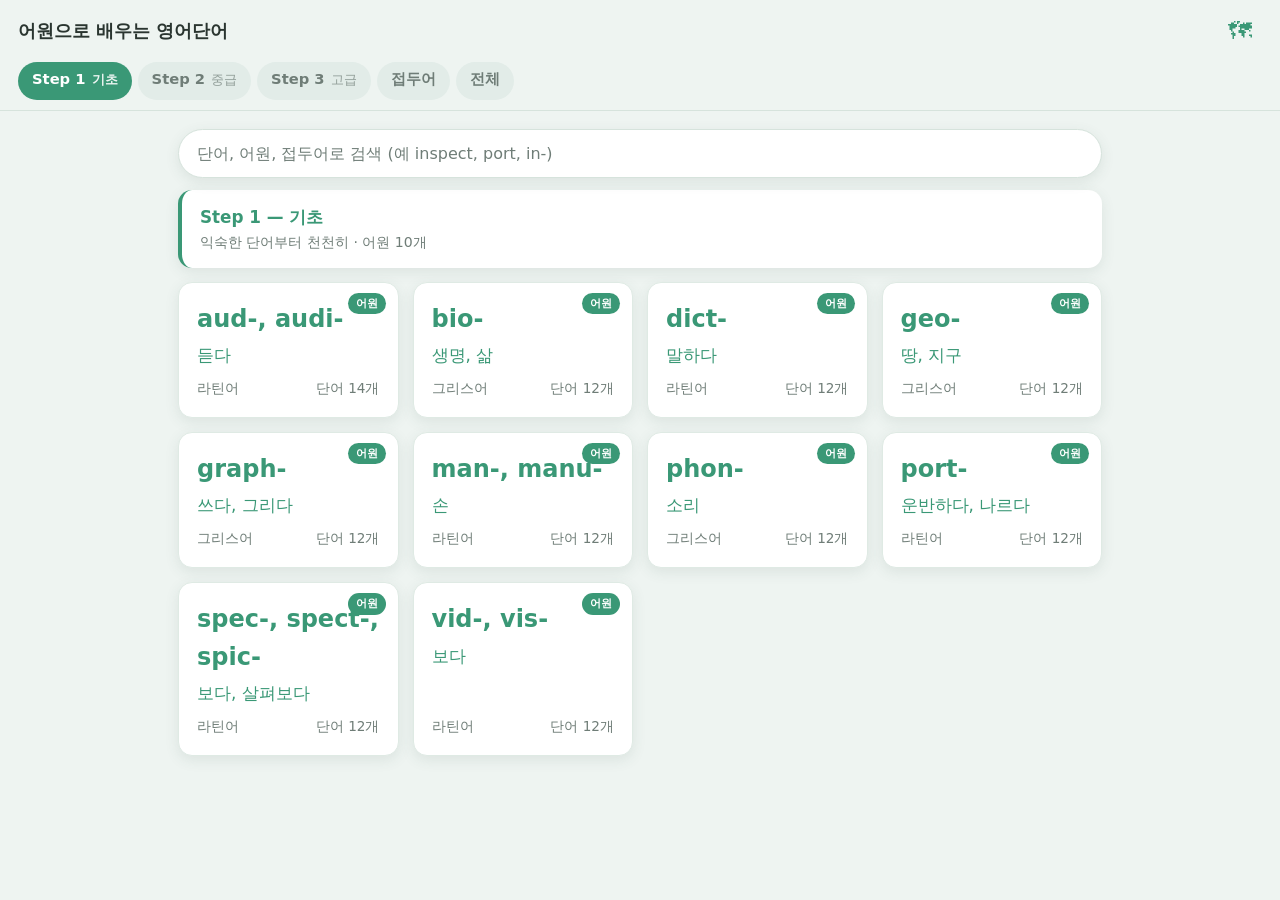
==== commit 0628121d: "홈 헤더에 칩 네비 통합 — 스크롤해도 항상 보임 - 헤더가 sticky로 항상 상단 고정 (기존) - 제목 줄(타이틀+🗺) 아래에 칩 바를 헤더 안으로 이동 - 스크롤해도 Ste" ====
--- a/index.html
+++ b/index.html
@@ -19,22 +19,13 @@
   <link rel="stylesheet" href="css/style.css" />
 </head>
 <body>
-  <header class="app-header">
-    <h1>어원으로 배우는 영어단어</h1>
-    <a class="map-link" href="map.html" title="의미 지도 보기">🗺</a>
-  </header>
-
-  <main class="container">
-    <!-- 검색 — 단어/어원/접두어 어느 것이든 -->
-    <div class="search-bar">
-      <input id="searchInput" type="search" inputmode="search"
-             autocomplete="off" autocapitalize="off" spellcheck="false"
-             placeholder="단어, 어원, 접두어로 검색 (예 inspect, port, in-)" />
-      <button id="searchClear" type="button" hidden aria-label="지우기">✕</button>
+  <!-- 상단 sticky 헤더 — 제목 + 항상 보이는 칩 네비 -->
+  <header class="app-header app-header-home">
+    <div class="header-row">
+      <h1>어원으로 배우는 영어단어</h1>
+      <a class="map-link" href="map.html" title="의미 지도 보기">🗺</a>
     </div>
-    <div id="searchResults" class="search-results" hidden></div>
-
-    <!-- 필터 칩 — 학습 수준별로 나누어 한 번에 부담 없이 -->
+    <!-- 칩 바 — 스크롤해도 헤더에 붙어 항상 보임 -->
     <div class="filter-chips" id="filterChips" role="tablist">
       <button class="chip active" data-filter="step1">
         <span class="chip-step">Step 1</span>
@@ -55,6 +46,17 @@
         <span class="chip-step">전체</span>
       </button>
     </div>
+  </header>
+
+  <main class="container">
+    <!-- 검색 — 단어/어원/접두어 어느 것이든 -->
+    <div class="search-bar">
+      <input id="searchInput" type="search" inputmode="search"
+             autocomplete="off" autocapitalize="off" spellcheck="false"
+             placeholder="단어, 어원, 접두어로 검색 (예 inspect, port, in-)" />
+      <button id="searchClear" type="button" hidden aria-label="지우기">✕</button>
+    </div>
+    <div id="searchResults" class="search-results" hidden></div>
 
     <div id="loading" class="loading">불러오는 중…</div>
 
--- a/css/style.css
+++ b/css/style.css
@@ -10,38 +10,28 @@
 
 /* ---------- 색상 토큰과 기본값 ---------- */
 :root {
-  --bg: #fbfdfb;            /* 거의 흰색 — 시원하고 밝게 */
-  --bg-card: #ffffff;
-  --bg-soft: #eaf3ee;       /* 옅은 민트 — 부드럽고 명도 ↑ */
-  --ink: #2a3530;           /* 까맣지 않은 진한 회녹 */
+  --bg: #eef4f1;            /* 옅은 민트 — 카드와 대비 위해 살짝 톤 */
+  --bg-card: #ffffff;       /* 카드는 순백 */
+  --bg-soft: #e2ece8;       /* 살짝 더 진한 민트 — 칩·박스용 */
+  --ink: #2a3530;
   --ink-soft: #6f7d77;
   --accent: #3a9876;        /* 밝은 풀잎녹 */
   --accent-soft: #a8d8c5;
-  --warn: #d97a44;          /* 따뜻한 주황 */
-  --good: #3fa275;          /* 밝은 녹색 */
-  --line: #e6eee9;
-  --shadow: 0 2px 8px rgba(60, 90, 80, 0.05);
+  --warn: #d97a44;
+  --good: #3fa275;
+  --line: #d6e3dc;          /* 약간 진한 구분선 */
+  --shadow: 0 4px 14px rgba(60, 90, 80, 0.10);
+  --card-border: 1px solid #dfeae4;
   --radius: 14px;
   --gap: 14px;
   --font: "Pretendard", "Apple SD Gothic Neo", "Noto Sans KR",
           system-ui, -apple-system, "Segoe UI", sans-serif;
 }
 
-/* 다크 모드 — 야간 학습 대응 */
-@media (prefers-color-scheme: dark) {
-  :root {
-    --bg: #1b201d;
-    --bg-card: #262b27;
-    --bg-soft: #2f3531;
-    --ink: #e9ecea;
-    --ink-soft: #a6b1ac;
-    --accent: #7fc1ad;
-    --accent-soft: #3f6157;
-    --warn: #e29065;
-    --good: #8bd3a8;
-    --line: #38403b;
-    --shadow: 0 2px 6px rgba(0, 0, 0, 0.4);
-  }
+/* 화이트 톤 강제 — 시스템 다크 모드여도 라이트 톤 유지
+   (윤하 학습용 — 단어 가독성이 핵심) */
+:root {
+  color-scheme: light only;
 }
 
 /* ---------- 리셋 ---------- */
@@ -81,6 +71,31 @@
   margin: 0;
   flex: 1;
 }
+
+/* 홈 화면 헤더 — 제목 줄 + 칩 바를 묶어 한 sticky 블록으로 */
+.app-header-home {
+  flex-direction: column;
+  align-items: stretch;
+  padding: 10px 18px 8px;
+  gap: 8px;
+}
+.app-header-home .header-row {
+  display: flex;
+  align-items: center;
+  gap: 12px;
+}
+.app-header-home .header-row h1 { flex: 1; }
+/* 칩 바를 헤더 안에서 가로 스크롤 가능하게 — 좁은 화면 대응 */
+.app-header-home .filter-chips {
+  margin: 0;
+  flex-wrap: nowrap;
+  overflow-x: auto;
+  scrollbar-width: none;
+  -ms-overflow-style: none;
+  padding-bottom: 2px;
+}
+.app-header-home .filter-chips::-webkit-scrollbar { display: none; }
+.app-header-home .filter-chips .chip { flex-shrink: 0; }
 .app-header .back-btn {
   font-size: 1.6rem;
   width: 44px;
@@ -126,6 +141,7 @@
 .root-card {
   position: relative;
   background: var(--bg-card);
+  border: var(--card-border);
   border-radius: var(--radius);
   padding: 18px;
   box-shadow: var(--shadow);
@@ -134,7 +150,10 @@
   display: flex;
   flex-direction: column;
   justify-content: space-between;
-  transition: transform 0.15s ease;
+  transition: transform 0.15s ease, box-shadow 0.15s ease;
+}
+.root-card:hover {
+  box-shadow: 0 6px 18px rgba(60, 90, 80, 0.14);
 }
 .root-card:active { transform: scale(0.97); }
 .root-card .root-form {
@@ -153,25 +172,32 @@
   display: flex;
   justify-content: space-between;
 }
-.root-card.done::after {
+/* 완료 카드 — 좌측에 녹색 띠로 강조 */
+.root-card.done {
+  border-left: 4px solid var(--good);
+  padding-left: 15px;   /* 좌측 보더 두께만큼 보정해 내부 정렬 유지 */
+}
+/* 우측 하단에 작은 체크 배지 — 글자와 안 겹침 */
+.root-card.done .root-meta::after {
   content: "✓";
-  position: absolute;
-  top: 12px;
-  right: 14px;
-  width: 26px;
-  height: 26px;
+  display: inline-flex;
+  align-items: center;
+  justify-content: center;
+  width: 22px;
+  height: 22px;
+  margin-left: 8px;
   border-radius: 50%;
   background: var(--good);
   color: #fff;
-  display: inline-flex;
-  align-items: center;
-  justify-content: center;
-  font-size: 0.95rem;
+  font-size: 0.78rem;
+  font-weight: 700;
+  line-height: 1;
 }
 
 /* ---------- 어원 상세 — 헤더 패널 ---------- */
 .root-panel {
   background: var(--bg-card);
+  border: var(--card-border);
   border-radius: var(--radius);
   padding: 22px;
   box-shadow: var(--shadow);
@@ -237,6 +263,75 @@
   color: var(--ink-soft);
 }
 
+/* ---------- 접두어 페이지의 결합 헤더 (접두어 + 어근 → 단어) ---------- */
+.combine-header {
+  display: flex;
+  align-items: center;
+  gap: 10px;
+  flex-wrap: wrap;
+  margin-bottom: 14px;
+  padding: 10px 14px;
+  background: var(--bg-card);
+  border: var(--card-border);
+  border-radius: 12px;
+  border-left: 4px solid var(--accent);
+}
+.combine-tag {
+  font-size: 0.7rem;
+  padding: 2px 8px;
+  border-radius: 999px;
+  background: var(--bg-soft);
+  color: var(--ink-soft);
+  font-weight: 600;
+  text-transform: uppercase;
+  letter-spacing: 0.5px;
+}
+.combine-prefix {
+  font-size: 1.2rem;
+  font-weight: 700;
+  color: var(--accent);
+  background: var(--accent-soft);
+  padding: 3px 10px;
+  border-radius: 8px;
+}
+.combine-plus,
+.combine-arrow {
+  font-size: 1.1rem;
+  color: var(--ink-soft);
+  font-weight: 600;
+}
+.combine-root {
+  display: inline-flex;
+  align-items: baseline;
+  gap: 6px;
+  font-size: 1.2rem;
+  font-weight: 700;
+  color: var(--warn);
+  background: rgba(217, 122, 68, 0.12);   /* 어근은 다른 색 톤으로 — 접두어와 구분 */
+  padding: 3px 10px;
+  border-radius: 8px;
+  text-decoration: none;
+  transition: background 0.15s ease, transform 0.1s ease;
+}
+a.combine-root:hover {
+  background: rgba(217, 122, 68, 0.25);
+}
+a.combine-root:active { transform: scale(0.96); }
+.combine-root-form { color: var(--warn); }
+.combine-root-label {
+  font-size: 0.65rem;
+  font-weight: 600;
+  color: var(--warn);
+  background: rgba(255, 255, 255, 0.6);
+  padding: 1px 5px;
+  border-radius: 4px;
+  letter-spacing: 0.5px;
+}
+.combine-root-meaning {
+  font-size: 0.95rem;
+  color: var(--ink);
+}
+
 /* ---------- 단어 카드 ---------- */
 .word-grid {
   display: grid;
@@ -245,6 +340,7 @@
 }
 .word-card {
   background: var(--bg-card);
+  border: var(--card-border);
   border-radius: var(--radius);
   box-shadow: var(--shadow);
   overflow: hidden;
@@ -553,6 +649,7 @@
   display: inline-block;
   padding: 8px 14px;
   background: var(--bg-card);
+  border: var(--card-border);
   border-radius: 999px;
   font-size: 1rem;
   font-weight: 500;
@@ -561,13 +658,70 @@
   min-height: 40px;
   line-height: 1.4;
   text-decoration: none;
-  transition: transform 0.1s ease;
+  cursor: pointer;
+  font-family: inherit;
+  transition: transform 0.1s ease, background 0.15s ease;
 }
 .prefix-word-chip:active { transform: scale(0.95); }
 .prefix-word-chip:hover {
   background: var(--accent);
   color: #fff;
 }
+.prefix-word-chip.open {
+  background: var(--accent);
+  color: #fff;
+  border-color: var(--accent);
+}
+
+/* ---------- 접두어 페이지의 단어 인라인 펼침 카드 ---------- */
+.rd-card {
+  flex-basis: 100%;
+  margin: 8px 0 4px;
+  background: var(--bg-card);
+  border: var(--card-border);
+  border-radius: 12px;
+  padding: 14px 16px;
+  box-shadow: var(--shadow);
+  animation: rd-pop 0.15s ease-out;
+}
+.rd-card .rd-head {
+  display: flex;
+  align-items: center;
+  gap: 8px;
+  flex-wrap: wrap;
+  margin-bottom: 8px;
+}
+.rd-card .rd-pos {
+  font-size: 0.75rem;
+  background: var(--accent);
+  color: #fff;
+  padding: 2px 8px;
+  border-radius: 6px;
+  font-weight: 600;
+}
+.rd-card .rd-example {
+  background: var(--bg-soft);
+  border-radius: 8px;
+  padding: 8px 12px;
+  margin: 8px 0;
+  font-size: 0.92rem;
+}
+.rd-card .rd-example .ko {
+  display: block;
+  color: var(--ink-soft);
+  font-size: 0.88rem;
+  margin-top: 4px;
+}
+.rd-card .rd-related {
+  font-size: 0.9rem;
+  margin-top: 4px;
+}
+.rd-card .rd-label {
+  font-weight: 700;
+  margin-right: 8px;
+}
+.rd-card .rd-label.good { color: var(--good); }
+.rd-card .rd-label.bad  { color: var(--warn); }
 
 /* ---------- 의미 지도 ---------- */
 :root {
